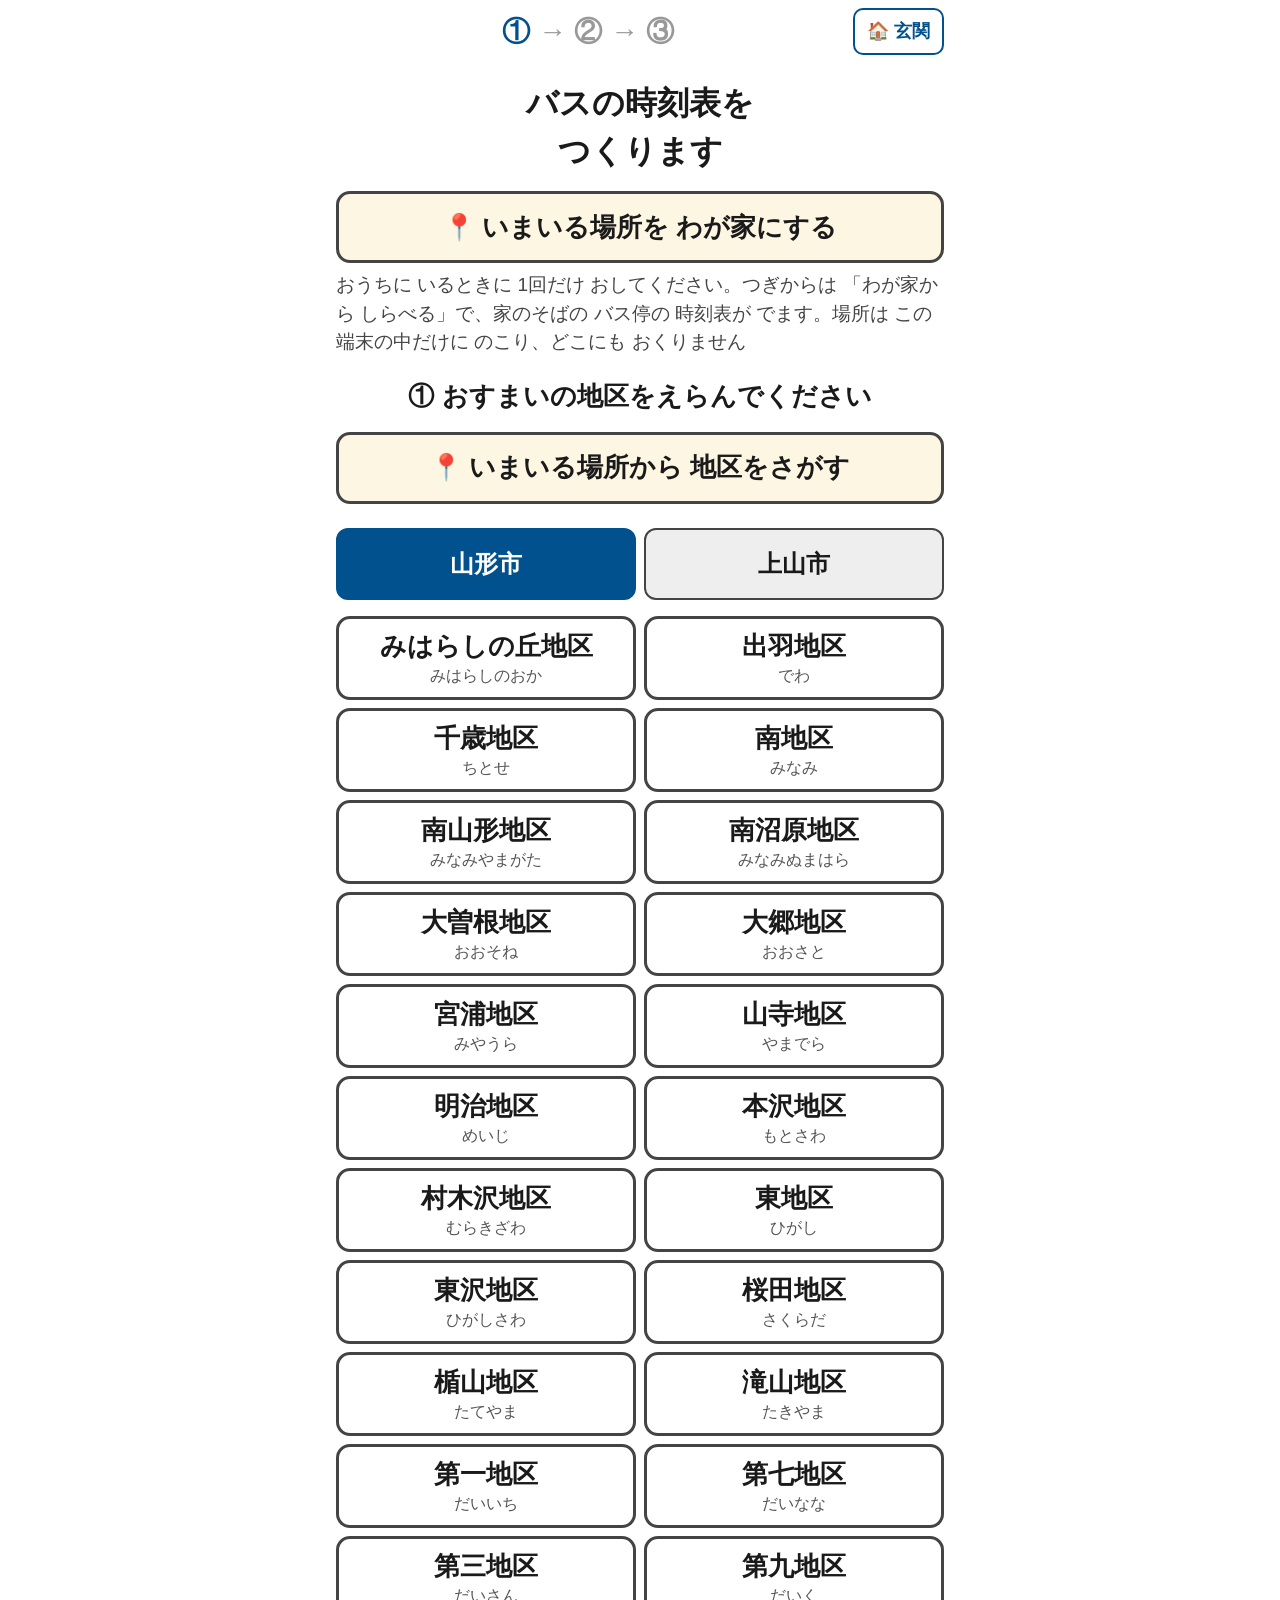
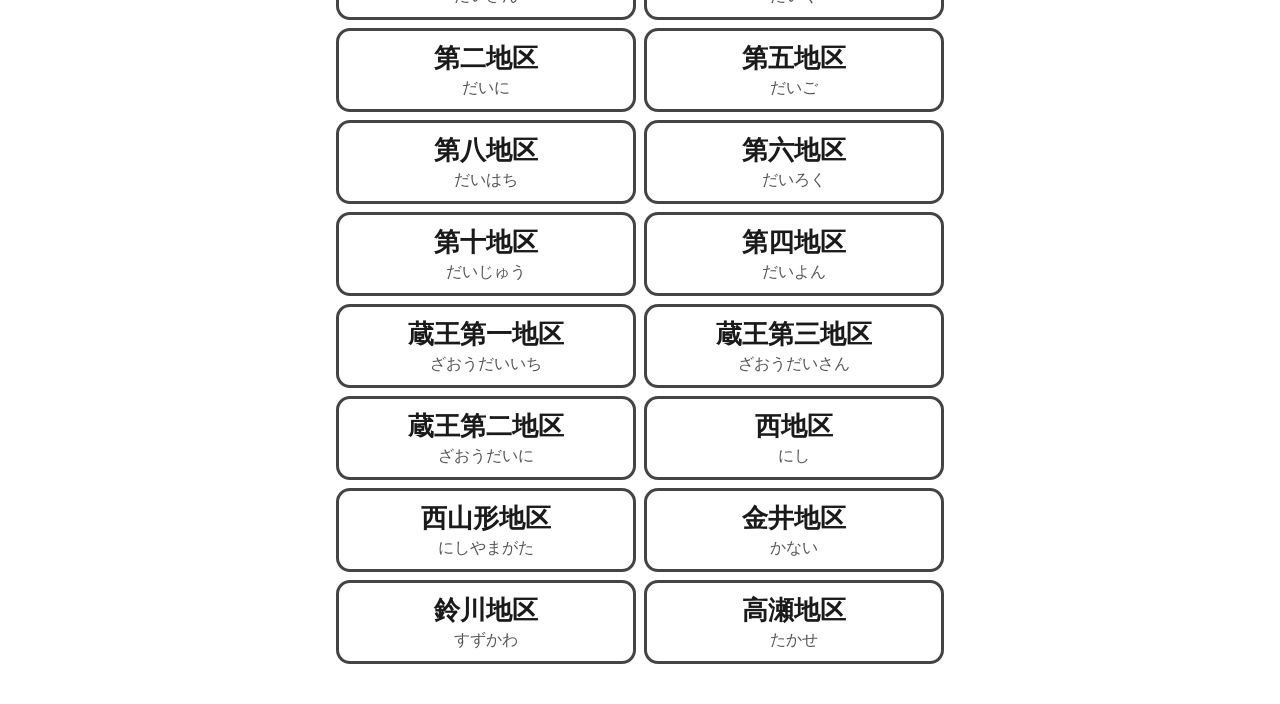
==== webapp/kantan/index.html @ c60a3168 "かんたんモード: あしたの始発に曜日と乗り場を添え、便が終わったあとも「あしたの時刻表」を見られるようにする - 「あしたの始発は ◯時です」だけでは、平日と土曜で乗るバス停が違う人が   下の(きょ" ====
<!doctype html>
<html lang="ja">
<head>
<meta charset="utf-8">
<meta name="viewport" content="width=device-width, initial-scale=1">
<title>バスの時刻表 - かんたんモード</title>
<!-- ?v= は更新日。app.js/style.css を変えたら数字を上げる(ブラウザに残った古いファイルを使わせないため。docs/runbook_regenerate.md) -->
<link rel="stylesheet" href="style.css?v=20261009a">
</head>
<body>
<noscript>この機能にはJavaScriptが必要です</noscript>

<div id="app" hidden>
  <header id="app-header">
    <button id="back-btn" class="back-btn" type="button" hidden>← もどる</button>
    <div class="steps" aria-hidden="true">
      <span class="step" data-step="1">①</span>
      <span class="step-arrow">→</span>
      <span class="step" data-step="2">②</span>
      <span class="step-arrow">→</span>
      <span class="step" data-step="3">③</span>
    </div>
    <a id="home-link" class="home-link" href="../index.html" aria-label="玄関にもどる">🏠 玄関</a>
  </header>

  <!-- 画面1: 地区をえらぶ -->
  <main id="screen1" class="screen">
    <h1>バスの時刻表を<br>つくります</h1>
    <!-- わが家から しらべる(案D 段階3。docs/plan_stage3_kantan.md §3)。家の場所を この端末に
         おぼえておき、地区の代表点のかわりに家から時刻表を つくる。位置情報か端末の保存が
         使えない環境では JS が欄ごと隠す(下の地区の一覧だけで完結する) -->
    <div id="home-row" class="home-row" aria-live="polite" hidden></div>

    <p class="instruction">① おすまいの地区をえらんでください</p>
    <!-- GPSで近い地区の候補を出す(2026-07-07 開発者要望。使えない環境では一覧だけで完結する) -->
    <div class="geo-row">
      <button id="geo-btn" class="geo-btn" type="button">📍 いまいる場所から 地区をさがす</button>
      <div id="geo-result" class="geo-result" aria-live="polite"></div>
    </div>

    <div class="city-tabs" role="tablist" aria-label="市をえらぶ">
      <button class="city-tab" type="button" role="tab" data-city="山形市" aria-selected="true">山形市</button>
      <button class="city-tab" type="button" role="tab" data-city="上山市" aria-selected="false">上山市</button>
    </div>
    <div id="district-grid" class="grid-2col"></div>
  </main>

  <!-- 画面2: いきたい場所をえらぶ -->
  <main id="screen2" class="screen" hidden>
    <p class="breadcrumb">① <span id="s2-district-name"></span> → ② いきたい場所</p>
    <div class="category-tabs" role="tablist" aria-label="いきたい場所のしゅるい">
      <button class="cat-tab" type="button" role="tab" data-cat="hospital" aria-selected="true">🏥 病院</button>
      <button class="cat-tab" type="button" role="tab" data-cat="supermarket" aria-selected="false">🛒 スーパー</button>
      <button class="cat-tab" type="button" role="tab" data-cat="town" aria-selected="false">🏛 まちなか</button>
    </div>
    <div id="facility-list" class="facility-list"></div>
    <!-- どの行き先へもバスで行けないとき(近くにバス停が無い家・地区)の案内と電話番号。
         行き先のボタンが全部押せないと画面3の電話番号欄にたどり着けないため、ここに出す -->
    <div id="s2-none-box" class="s2-none-box" hidden>
      <p id="s2-none-note" class="s2-none-note"></p>
      <div id="s2-phone-box" class="phone-box"></div>
    </div>
  </main>

  <!-- 画面3: 時刻表(F4-2で全面改訂。設計= docs/plan_f4_ui.md §3) -->
  <main id="screen3" class="screen" hidden>
    <p class="breadcrumb"><span id="s3-district-name"></span> → <span id="s3-facility-name"></span></p>

    <!-- 地区から しらべたときの一言(2026-10-09)。地区の時刻表は代表点1か所から計算しているので、
         わが家から しらべなおす入口を出す。わが家から しらべているとき・位置情報が使えない環境では JS が隠す -->
    <div id="home-hint" class="home-hint" hidden></div>

    <!-- いまの場所から いちばん近いバス停(2026-08-21 開発者要望)。この行き先へ行く
         バスが停まるバス停の中から、GPSでいちばん近いものを出す。スマホでのりかた
         カードの下に置くと画面外になり気づけなかったため、カードの上に置く
         (2026-08-22)。位置情報が使えない環境ではJSが欄ごと隠す -->
    <div id="near-stop-box" class="near-stop-box" aria-live="polite" hidden></div>

    <!-- のりかたカード: 「つぎのバス」の時計と、①歩く→②乗る→③降りるの案内を1枚に -->
    <div id="ride-card" class="ride-card" aria-live="polite"></div>
    <p id="chip-hint" class="chip-hint">(下の時刻をおすと、その便の「のりかた」が 上に でます)</p>

    <section class="direction-block outbound">
      <div class="direction-header">
        <span class="direction-label">行き</span>
        <span id="outbound-odpair" class="od-pair"></span>
      </div>
      <p id="outbound-headsign-note" class="headsign-note"></p>
      <div id="outbound-table" class="dan-table"></div>
    </section>

    <section class="direction-block return">
      <div class="direction-header">
        <span class="direction-label">帰り</span>
        <span id="inbound-odpair" class="od-pair"></span>
      </div>
      <p id="inbound-headsign-note" class="headsign-note"></p>
      <div id="inbound-table" class="dan-table"></div>
    </section>

    <div class="action-row">
      <button id="speak-btn" class="action-btn" type="button" hidden>🔊 音声できく</button>
      <button id="print-btn" class="action-btn" type="button">🖨 印刷する</button>
    </div>

    <p id="day-type-note" class="day-type-note"></p>
    <p id="validity-note" class="validity-note"></p>
    <div id="phone-box" class="phone-box"></div>
  </main>
</div>

<script src="app.js?v=20261009a"></script>
</body>
</html>
---- webapp/kantan/style.css ----
/* =====================================================================
   かんたんモードのデザイン設定
   -------------------------------------------------------------------
   色・フォントは第1部の大活字PDF(timetable.css)と同じ変数を踏襲し、
   「紙とWebで同じ見た目」にしている。単位はpx(印刷でなく画面表示のため)。
   計画書のルール: 基本文字24px以上・ボタン高さ72px以上・間隔8px以上・
   横スクロール禁止・色だけに頼らず文字併記。
   ===================================================================== */

:root {
  --color-text:      #1a1a1a;
  --color-outbound:  #00518e;   /* 行き=青(PDFと同じ) */
  --color-return:    #a83200;   /* 帰り=橙(PDFと同じ) */
  --bg-outbound:     #eff5fb;
  --bg-return:       #f0d9c2;
  --color-border:    #444444;
  --color-bg:        #ffffff;
  --color-disabled:  #999999;
  --color-disabled-bg: #eeeeee;
  --tap-size:        72px;
  --back-size:       64px;
}

@font-face {
  font-family: "BIZ UDPGothic";
  src: url("../fonts/BIZUDPGothic-Regular.ttf");
  font-weight: normal;
}
@font-face {
  font-family: "BIZ UDPGothic";
  src: url("../fonts/BIZUDPGothic-Bold.ttf");
  font-weight: bold;
}

* { box-sizing: border-box; }

html, body { margin: 0; }
/* 横スクロール禁止。html だけに hidden を付ける(画面全体に効く)。body にも hidden を付けると
   body が独立したスクロールの枠になり、上の見出し(#app-header の position: sticky)が固定されず、
   時刻を押したときの「のりかたへ移動」(showRideCard)も効かなかった(2026-10-08 発見)。
   body の clip はスクロールの枠を作らずにはみ出しだけ切る(古いブラウザは無視=従来どおり) */
html { overflow-x: hidden; }
body { overflow-x: clip; }

body {
  font-family: "BIZ UDPGothic", sans-serif;
  color: var(--color-text);
  font-size: 24px;
  line-height: 1.5;
  background: var(--color-bg);
}

noscript {
  display: block;
  font-size: 28px;
  font-weight: bold;
  text-align: center;
  padding: 40px 16px;
}

#app { max-width: 640px; margin: 0 auto; padding: 0 16px 40px; }

/* ---------------- ヘッダー(もどる + ステップ表示) ---------------- */
/* 時刻を押したとき、のりかたカードが上の固定の見出しに隠れない位置まで動かす(showRideCard) */
#ride-card { scroll-margin-top: 96px; }

#app-header {
  display: flex;
  align-items: center;
  gap: 12px;
  padding: 8px 0;
  position: sticky;
  top: 0;
  background: var(--color-bg);
  z-index: 10;
}

.back-btn {
  height: var(--back-size);
  padding: 0 14px;
  white-space: nowrap;   /* 狭い画面で「←/もど/る」と縦に折れて見出しの下にはみ出していた(2026-10-08) */
  flex-shrink: 0;
  font-size: 24px;
  font-family: inherit;
  font-weight: bold;
  color: var(--color-text);
  background: var(--color-disabled-bg);
  border: 2px solid var(--color-border);
  border-radius: 12px;
}

/* 玄関ページへ戻るリンク(F6。ヘッダ右端に控えめに常時表示) */
.home-link {
  margin-left: auto;
  font-size: 18px;
  font-weight: bold;
  text-decoration: none;
  color: var(--color-outbound);
  border: 2px solid var(--color-outbound);
  border-radius: 10px;
  padding: 8px 12px;
  white-space: nowrap;
}
.home-link:hover, .home-link:focus-visible { background: var(--bg-outbound); outline: none; }

.steps {
  display: flex;
  align-items: center;
  gap: 8px;
  font-size: 28px;
  font-weight: bold;
  color: var(--color-disabled);
  margin-left: auto;
}
/* スマホ幅では見出しの3つ(もどる・①→②→③・玄関)が1行に収まるよう、①→②→③を小さくする */
@media (max-width: 430px) {
  .steps { font-size: 22px; gap: 4px; }
  .home-link { padding: 8px 8px; white-space: nowrap; }
}
/* さらに狭い画面(幅360px前後)では矢印を消す(①②③だけでも今どこかは分かる) */
@media (max-width: 380px) {
  .steps .step-arrow { display: none; }
  #app-header { gap: 8px; }
}
/* 幅320pxの小さなスマホでは①②③も消す(飾りで、読み上げもしない。もどる・玄関を優先) */
@media (max-width: 340px) {
  .steps { display: none; }
  .home-link { margin-left: auto; }
}
.step-arrow { color: var(--color-disabled); }
.step.current { color: var(--color-outbound); }

/* ---------------- 共通見出し ---------------- */
h1 {
  font-size: 32px;
  text-align: center;
  margin: 16px 0;
}

.instruction {
  font-size: 26px;
  font-weight: bold;
  text-align: center;
  margin: 0 0 16px;
}

.breadcrumb {
  font-size: 24px;
  font-weight: bold;
  margin: 8px 0 16px;
  word-break: break-word;
}

/* ---------------- GPSで近い地区(画面1) ---------------- */
.geo-row { margin-bottom: 16px; }
.geo-btn {
  width: 100%;
  min-height: var(--tap-size);
  font-family: inherit;
  font-size: 26px;
  font-weight: bold;
  color: var(--color-text);
  background: #fdf6e3;
  border: 3px solid var(--color-border);
  border-radius: 14px;
}
/* ---------------- わが家から しらべる(画面1。案D 段階3) ---------------- */
.home-row { display: flex; flex-direction: column; gap: 8px; margin-bottom: 20px; }
.home-btn {
  width: 100%;
  min-height: var(--tap-size);
  font-family: inherit;
  font-size: 28px;
  font-weight: bold;
  color: #ffffff;
  background: var(--color-outbound);
  border: 3px solid var(--color-outbound);
  border-radius: 14px;
}
.home-set-btn { background: #fdf6e3; color: var(--color-text); border-color: var(--color-border); font-size: 26px; }
.home-note { font-size: 19px; color: #444444; margin: 0; line-height: 1.5; text-align: left; }
.home-sub { display: flex; flex-wrap: wrap; gap: 8px; justify-content: flex-end; }
/* 画面3: 地区から しらべたときの「わが家から しらべなおす」の一言(2026-10-09)。目立たせすぎない */
.home-hint { margin: 0 0 12px; padding: 8px 10px; background: #f3f6fa; border-radius: 8px; }
.home-hint-note { font-size: 18px; color: #444444; margin: 0 0 6px; line-height: 1.5; }
.home-hint .home-small-btn { width: 100%; }
.home-small-btn {
  min-height: 48px;
  padding: 4px 12px;
  font-family: inherit;
  font-size: 18px;
  color: var(--color-text);
  background: #ffffff;
  border: 2px solid #888888;
  border-radius: 10px;
}
.home-warn {
  font-size: 19px; text-align: left; line-height: 1.5; margin: 0;
  color: #7a2d00; background: #fdeee3;
  border-left: 4px solid var(--color-return); padding: 8px 10px; border-radius: 4px;
}
.calc-note { font-size: 22px; text-align: center; color: #444444; padding: 16px 0; }

.geo-result { display: flex; flex-direction: column; gap: 8px; margin-top: 8px; font-size: 22px; text-align: center; }
.geo-note { font-size: 20px; color: #444444; margin: 4px 0 0; }
.geo-candidate { background: #fffdf5; }
/* GPSで地区をえらんだあと「バス停はこのあと出る」ことを伝える1行 */
.geo-next-note { font-size: 19px; color: #444444; text-align: left; line-height: 1.5; }
/* 測位の誤差が大きいときの注意(パソコンのIP推定など。2026-09-24) */
.geo-coarse {
  font-size: 19px; text-align: left; line-height: 1.5;
  color: #7a2d00; background: #fdeee3;
  border-left: 4px solid var(--color-return); padding: 8px 10px; border-radius: 4px;
}

/* ---------------- いまの場所から いちばん近いバス停(画面3) ----------------
   目的地に合わせた候補(この行き先へ行くバスが停まる停)だけを出す欄。
   のりかたカードの「上」に置く(2026-08-22: 下に置いたらスマホで画面外になり
   気づけなかった)。カードを押し下げすぎないよう、行数を抑えた作りにしている */
.near-stop-box {
  margin: 0 0 12px;
  padding: 10px 12px;
  background: #fdf6e3;
  border: 3px solid var(--color-border);
  border-radius: 14px;
}
.near-stop-box .near-lead { margin: 0; font-size: 21px; color: #333333; line-height: 1.45; }
.near-stop-box .near-stop { font-size: 26px; font-weight: bold; }
.near-stop-box .near-dist { font-size: 21px; color: #444444; }
.near-stop-box .near-note { margin: 2px 0 0; font-size: 18px; color: #555555; line-height: 1.45; }
/* 800m超は色だけに頼らず文章でも「とおい」と伝える(対策1と同じ扱い) */
.near-stop-box .near-far {
  margin: 8px 0 0;
  font-size: 20px;
  font-weight: bold;
  color: #7a2d00;
  background: #fdeee3;
  border-left: 4px solid var(--color-return);
  padding: 6px 10px;
  border-radius: 4px;
}
.near-stop-box .near-btn {
  display: block;
  width: 100%;
  min-height: var(--tap-size);
  margin-top: 8px;
  font-family: inherit;
  font-size: 24px;
  font-weight: bold;
  color: var(--color-text);
  background: #ffffff;
  border: 3px solid var(--color-border);
  border-radius: 14px;
}
.near-stop-box .near-use {
  color: #ffffff;
  background: var(--color-outbound);
  border-color: var(--color-outbound);
}
/* 「測り直す」「もどす」は脇役。高さを抑えてカードを押し下げない */
.near-stop-box .near-remeasure { font-size: 18px; min-height: 48px; font-weight: normal; }

/* ---------------- タブ(市・カテゴリ) ---------------- */
.city-tabs, .category-tabs {
  display: flex;
  gap: 8px;
  margin-bottom: 16px;
  flex-wrap: wrap;
}

.city-tab, .cat-tab {
  flex: 1;
  min-width: 120px;
  height: var(--tap-size);
  font-size: 24px;
  font-family: inherit;
  font-weight: bold;
  color: var(--color-text);
  background: var(--color-disabled-bg);
  border: 2px solid var(--color-border);
  border-radius: 12px;
}

.city-tab[aria-selected="true"], .cat-tab[aria-selected="true"] {
  color: #ffffff;
  background: var(--color-outbound);
  border-color: var(--color-outbound);
}

/* ---------------- 地区グリッド(画面1) ---------------- */
.grid-2col {
  display: grid;
  grid-template-columns: 1fr 1fr;
  gap: 8px;
}

.district-btn {
  min-height: var(--tap-size);
  padding: 10px 6px;
  font-size: 26px;
  font-family: inherit;
  font-weight: bold;
  color: var(--color-text);
  background: var(--color-bg);
  border: 3px solid var(--color-border);
  border-radius: 14px;
  text-align: center;
}

/* サブ地区選択(広い地区の中間ステップ)。質問文はグリッドの幅いっぱいに */
.sub-question { grid-column: 1 / -1; margin: 4px 0; }
.district-btn.sub-dunno, .district-btn.sub-back { grid-column: 1 / -1; }
.district-btn.sub-back {
  background: var(--color-disabled-bg);
  border-color: var(--color-disabled);
  font-weight: normal;
}

.district-btn .kana {
  display: block;
  font-size: 16px;
  font-weight: normal;
  color: #555555;
  margin-top: 2px;
}

/* ---------------- 施設リスト(画面2) ---------------- */
.facility-list {
  display: flex;
  flex-direction: column;
  gap: 8px;
}

.facility-btn {
  display: flex;
  align-items: center;
  justify-content: space-between;
  min-height: var(--tap-size);
  padding: 10px 16px;
  font-size: 24px;
  font-family: inherit;
  font-weight: bold;
  color: var(--color-text);
  background: var(--color-bg);
  border: 3px solid var(--color-border);
  border-radius: 14px;
  text-align: left;
  gap: 12px;
}

.facility-btn .facility-name { flex: 1; }
.facility-btn .facility-meta {
  display: flex;
  flex-direction: column;
  align-items: flex-end;
  gap: 2px;
}
.facility-btn .facility-time {
  font-size: 20px;
  font-weight: normal;
  white-space: nowrap;
}
.facility-btn .facility-transfer {
  font-size: 18px;
  font-weight: normal;
  color: #555555;
  white-space: nowrap;
}
.facility-btn .facility-transfer.has-transfer { color: #8a5a00; } /* 乗換=橙系。文字でも併記済み */

.facility-btn.disabled {
  color: var(--color-disabled);
  background: var(--color-disabled-bg);
  border-color: var(--color-disabled);
}

/* どの行き先へも行けないときの案内(画面2) */
.s2-none-box { margin-top: 8px; }
.s2-none-note {
  font-size: 20px; text-align: left; line-height: 1.5; margin: 0 0 8px;
  color: #7a2d00; background: #fdeee3;
  border-left: 4px solid var(--color-return); padding: 8px 10px; border-radius: 4px;
}

.no-facility-note {
  font-size: 22px;
  color: #555555;
  text-align: center;
  padding: 24px 0;
}

/* ---------------- のりかたカード(画面3。時計モード一体) ----------------
   文字サイズの基準は docs/plan_f4_ui.md §3 の表のとおり。
   「(かくにん)」等の脇役20pxは、24px原則の明記済み例外 */
.ride-card {
  border: 3px solid var(--color-outbound);
  background: var(--bg-outbound);
  border-radius: 14px;
  padding: 16px;
  margin-bottom: 8px;
}
.ride-card .card-main {
  font-size: 28px;
  font-weight: bold;
  text-align: center;
}
.ride-card .card-time {
  font-size: 40px;           /* つぎのバスの時刻 = 画面3の最重要情報 */
  color: var(--color-outbound);
  letter-spacing: -0.02em;
  white-space: nowrap;       /* 「ごぜん9:38」を途中で改行させない */
}
.no-wrap { white-space: nowrap; }
/* 「あと8分」も途中で切らない。inline-block にして、幅が足りないときは時刻の次の行に回す
   (幅360pxで「(あと24分)」がカードの右にはみ出して切れていた。2026-10-08) */
.ride-card .card-wait { margin-left: 8px; white-space: nowrap; display: inline-block; }
.ride-card .card-sub {
  font-size: 24px;
  text-align: center;
  margin-top: 4px;
}

/* きょう運行が無い日の「あしたの時刻表」への入口と、切り替え後の見出し(2026-07-12) */
.ride-card .tomorrow-btn {
  display: block;
  margin: 14px auto 4px;
  min-height: var(--back-size);
  padding: 10px 24px;
  font-size: 24px;
  font-weight: bold;
  color: var(--color-outbound);
  background: var(--bg-outbound);
  border: 3px solid var(--color-outbound);
  border-radius: 10px;
  cursor: pointer;
}
.ride-card .tomorrow-banner {
  display: flex;
  align-items: center;
  justify-content: center;
  gap: 12px;
  flex-wrap: wrap;
  font-size: 24px;
  font-weight: bold;
  color: #7a2d00;
  background: #fdeee3;
  border-left: 4px solid var(--color-return);
  border-radius: 4px;
  padding: 8px 10px;
  margin-bottom: 10px;
}
.ride-card .back-today-btn {
  font-size: 18px;
  font-weight: normal;
  padding: 6px 14px;
  border: 2px solid var(--color-border);
  border-radius: 8px;
  background: var(--color-bg);
  cursor: pointer;
}

.ride-steps {
  list-style: none;
  margin: 12px 0 0;
  padding: 0;
  border-top: 2px solid var(--color-outbound);
}
.ride-steps li {
  display: flex;
  gap: 10px;
  font-size: 28px;           /* カード本文・バス停名 */
  line-height: 1.45;
  padding: 10px 0;
  border-bottom: 1px dashed #99b4c9;
}
.ride-steps li:last-child { border-bottom: none; }
.ride-steps .step-mark {
  font-weight: bold;
  color: var(--color-outbound);
  flex-shrink: 0;
}
.ride-steps .step-body { flex: 1; }

.ride-card .headsign {       /* 『◯◯行き』= R1の主役 */
  font-weight: bold;
  color: var(--color-outbound);
}
.ride-card .walk-note { font-size: 24px; }
/* 曜日によって乗り場が違うときの注意(2026-10-07)。目立つが警告色にはしない */
.ride-card .day-board-note {
  margin-top: 8px;
  font-size: 20px;
  line-height: 1.45;
  color: #5a3d00;
  background: #fff6dd;
  border-left: 4px solid #d9a400;
  padding: 6px 10px;
  border-radius: 4px;
}
/* バス停の場所を地図アプリで開くリンク(2026-10-07)。指で押しやすい大きさの枠にする
   (高齢の利用者向けに、ただの下線リンクではなくボタンに見える形) */
.map-link-row { margin-top: 8px; }
.map-link {
  display: inline-block;
  font-size: 20px;
  line-height: 1.4;
  padding: 8px 14px;
  min-height: 44px;
  box-sizing: border-box;
  border: 2px solid var(--color-outbound);
  border-radius: 8px;
  color: var(--color-outbound);
  background: #ffffff;
  text-decoration: none;
}
.map-link:focus-visible { outline: 3px solid #f0a000; outline-offset: 2px; }
/* 同じバスが停まる近くの停の併記(A案)。①の下に小さめの補足として出す */
.ride-card .sibling-note {
  margin-top: 6px;
  font-size: 20px;
  line-height: 1.5;
  color: #555555;
  background: #f2f6fb;
  border-left: 4px solid var(--color-outbound);
  padding: 6px 10px;
  border-radius: 4px;
}
/* GPS測位があるときの「いまの場所から およそ◯km」(対策1・広い地区)。
   800m超は注意の色+文言(色だけに頼らず文章でも伝える) */
.ride-card .geo-dist {
  margin-top: 6px;
  font-size: 20px;
  line-height: 1.5;
  color: #555555;
}
.ride-card .geo-dist.far-note {
  font-weight: bold;
  color: #7a2d00;
  background: #fdeee3;
  border-left: 4px solid var(--color-return);
  padding: 6px 10px;
  border-radius: 4px;
}
.ride-card .ride-note, .ride-card .arr-note {
  font-size: 20px;
  color: #444444;
  /* 注: nowrapにすると狭い画面で「(バスにのるのは 合計約◯分)」が
     横にはみ出すので、ここは折り返しを許す */
}
.ride-card .confirm-note {   /* (かくにん) バスの番号 = R2の脇役。あえて小さく */
  display: block;
  font-size: 20px;
  font-weight: normal;
  color: #444444;
  margin-top: 2px;
}
.ride-card .platform-badge {
  display: inline-block;
  font-size: 20px;
  font-weight: bold;
  color: #ffffff;
  background: var(--color-text);
  border-radius: 8px;
  padding: 2px 10px;
  margin-left: 6px;
  white-space: nowrap;
}

.chip-hint {
  font-size: 20px;
  color: #555555;
  text-align: center;
  margin: 0 0 16px;
}

/* ---------------- 行き/帰りブロック ---------------- */
.direction-block {
  border: 3px solid var(--color-border);
  border-radius: 14px;
  padding: 12px;
  margin-bottom: 16px;
}
.direction-block.outbound { border-color: var(--color-outbound); background: var(--bg-outbound); }
.direction-block.return   { border-color: var(--color-return);   background: var(--bg-return); }

.direction-header {
  margin-bottom: 8px;
  display: flex;
  align-items: center;
  gap: 12px;
  flex-wrap: wrap;
}
.direction-label {
  display: inline-block;
  font-size: 24px;
  font-weight: bold;
  color: #ffffff;
  padding: 4px 16px;
  border-radius: 10px;
}
.outbound .direction-label { background: var(--color-outbound); }
.return   .direction-label { background: var(--color-return); }

.od-pair {
  font-size: 22px;
  font-weight: bold;
  word-break: break-word;
}

.headsign-note {
  font-size: 24px;
  font-weight: bold;
  margin: 0 0 8px;
}
.headsign-note:empty { display: none; }

/* ---------------- 段組の時刻チップ(ごぜん/ひる/ごご/よる) ---------------- */
.dan-table { display: flex; flex-direction: column; gap: 8px; }

.dan-row {
  display: flex;
  align-items: flex-start;
  gap: 8px;
}
.dan-label {
  flex-shrink: 0;
  width: 84px;
  font-size: 22px;
  font-weight: bold;
  text-align: center;
  padding: 14px 0;
}

.chips {
  flex: 1;
  display: flex;
  flex-wrap: wrap;
  gap: 8px;
}

.time-chip {
  min-width: 60px;            /* タップ領域60×60px以上(plan_f4_ui.md §3) */
  min-height: 60px;
  padding: 4px 10px;
  font-size: 26px;
  font-family: inherit;
  font-weight: bold;
  color: var(--color-text);
  background: #ffffff;
  border: 2px solid var(--color-border);
  border-radius: 10px;
  display: flex;
  flex-direction: column;
  align-items: center;
  justify-content: center;
  line-height: 1.1;
}
.outbound .time-chip .chip-time { color: var(--color-outbound); }
.return   .time-chip .chip-time { color: var(--color-return); }

/* 選択中の便 = 太い枠で強調(初期選択はつぎの便) */
.time-chip.selected {
  border: 4px solid var(--color-text);
  background: #fff7d9;
}

.time-chip .chip-mark {       /* 乗換1回の印。色+「※」記号の併記 */
  font-size: 18px;
  font-weight: bold;
  color: #8a5a00;
}
.time-chip .chip-headsign {   /* headsign混在時だけ小さく添える */
  font-size: 14px;
  font-weight: normal;
  color: #444444;
}

.chip-legend {
  font-size: 20px;
  color: #555555;
  margin: 8px 0 0;
}

.no-service-note {
  font-size: 20px;
  color: #555555;
  text-align: center;
  padding: 12px 0;
}

/* ---------------- 操作ボタン(音声・印刷) ---------------- */
.action-row {
  display: flex;
  gap: 8px;
  margin: 16px 0;
}
.action-btn {
  flex: 1;
  height: var(--tap-size);
  font-size: 22px;
  font-family: inherit;
  font-weight: bold;
  color: var(--color-text);
  background: var(--color-disabled-bg);
  border: 2px solid var(--color-border);
  border-radius: 12px;
}

.day-type-note, .validity-note {
  font-size: 20px;
  text-align: center;
  color: #555555;
  margin: 4px 0;
}

/* ---------------- 電話番号欄(画面3の末尾) ---------------- */
.phone-box {
  border-top: 2px solid var(--color-border);
  margin-top: 16px;
  padding-top: 4px;
}
.phone-box:empty { display: none; }
.phone-line {
  padding: 10px 0;
  border-bottom: 1px dashed #bbbbbb;
  text-align: center;
}
.phone-line:last-child { border-bottom: none; }
.phone-box .phone-label {
  display: block;
  font-size: 18px;
  color: #555555;
}
.phone-box .phone-name {
  display: block;
  font-size: 22px;
  font-weight: bold;
  word-break: break-word;
}
.phone-box .phone-tel {
  display: inline-block;
  font-size: 30px;
  font-weight: bold;
  color: var(--color-outbound);
  margin-top: 2px;
  padding: 6px 16px;   /* スマホでタップしやすいように広めに */
}

/* キーボード操作でも今どこにいるか分かるように(色だけに頼らない太枠) */
:focus-visible {
  outline: 4px solid var(--color-outbound);
  outline-offset: 2px;
}

/* =====================================================================
   簡易印刷CSS(F4-4): 画面3をA4たて1枚に収める最小対応。
   本格的な印刷レイアウト(段組の最適化など)はF5しっかりモードで行う。
   方針: 操作用の要素(もどる・ボタン・タップ案内)を消し、文字と余白を
   ひとまわり縮める。色が出ない印刷でも読めるよう、枠線と記号(※)は残る
   ===================================================================== */
@media print {
  #app-header, .action-row, .chip-hint, .near-stop-box, .map-link-row, .home-hint, .ride-card .tomorrow-btn { display: none; }

  body { font-size: 18px; }
  /* 便数が多いペア(例: 全便乗換で行き23本)でも1枚に収まるよう全体を少し縮める。
     zoomはChrome/Edge/Safariの印刷で有効。効かない環境でも2枚になるだけで実害なし */
  #app { max-width: none; padding: 0; zoom: 0.78; }

  /* のりかたカード: 途中で改ページさせない */
  .ride-card { break-inside: avoid; padding: 10px; margin-bottom: 6px; }
  .ride-card .card-main { font-size: 20px; }
  .ride-card .card-time { font-size: 26px; }
  .ride-card .card-sub { font-size: 18px; }
  .ride-steps li { font-size: 18px; padding: 5px 0; gap: 6px; }
  .ride-card .walk-note { font-size: 16px; }
  .ride-card .confirm-note, .ride-card .ride-note, .ride-card .arr-note { font-size: 14px; }
  .ride-card .platform-badge { font-size: 14px; padding: 1px 6px; }

  /* 段組: 行の途中で改ページさせない(段と段の間では改ページしてよい) */
  .direction-block { padding: 8px; margin-bottom: 8px; }
  .direction-label { font-size: 18px; padding: 2px 10px; }
  .od-pair { font-size: 16px; }
  .headsign-note { font-size: 16px; margin-bottom: 4px; }
  .dan-row { break-inside: avoid; gap: 4px; }
  .dan-label { font-size: 15px; width: 56px; padding: 8px 0; }
  .chips { gap: 4px; }
  .time-chip { min-width: 44px; min-height: 40px; font-size: 17px; padding: 2px 5px; border-width: 1px; }
  .time-chip.selected { border-width: 3px; }
  .time-chip .chip-mark { font-size: 12px; }
  .time-chip .chip-headsign { font-size: 10px; }
  .chip-legend { font-size: 14px; margin-top: 4px; }

  .day-type-note, .validity-note { font-size: 14px; margin: 2px 0; }
  .phone-box { margin-top: 8px; padding-top: 6px; }
  .phone-box .phone-name { font-size: 16px; }
  .phone-box .phone-tel { font-size: 20px; padding: 2px 8px; color: var(--color-text); text-decoration: none; }
}
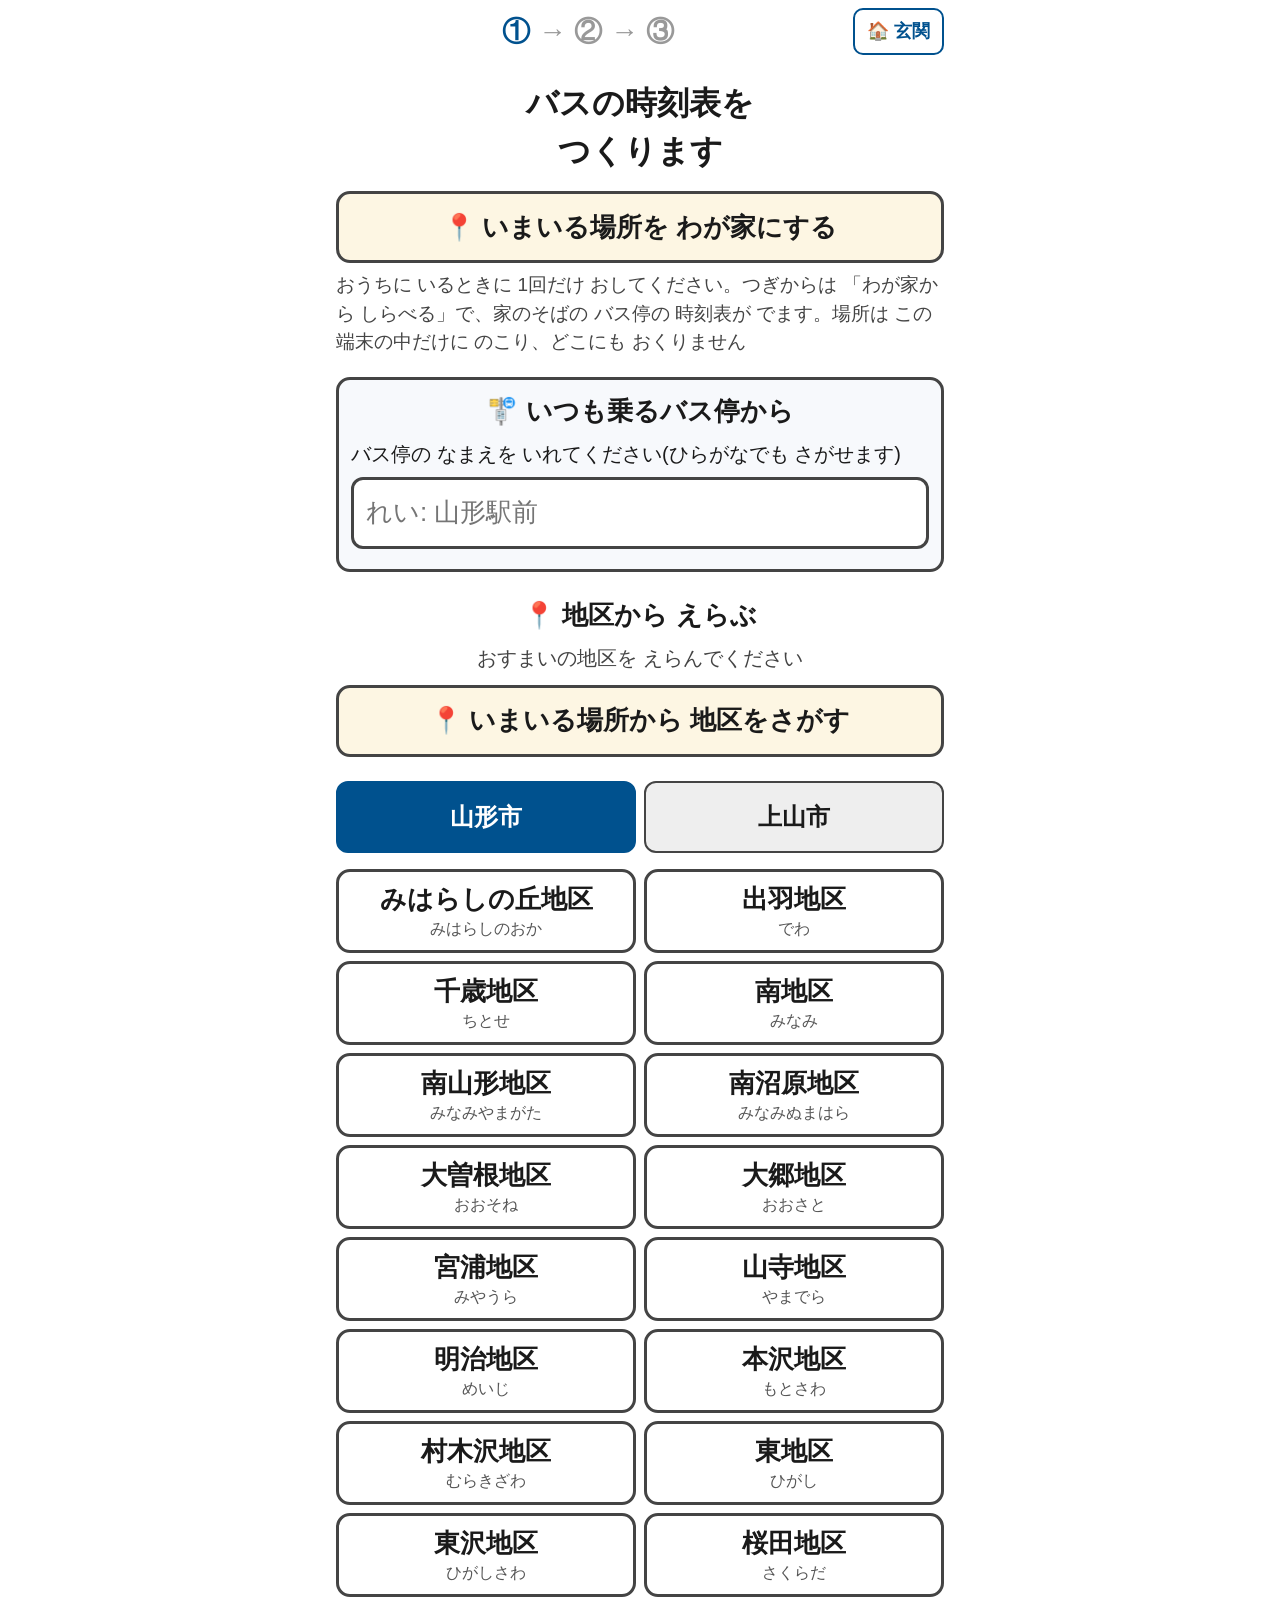
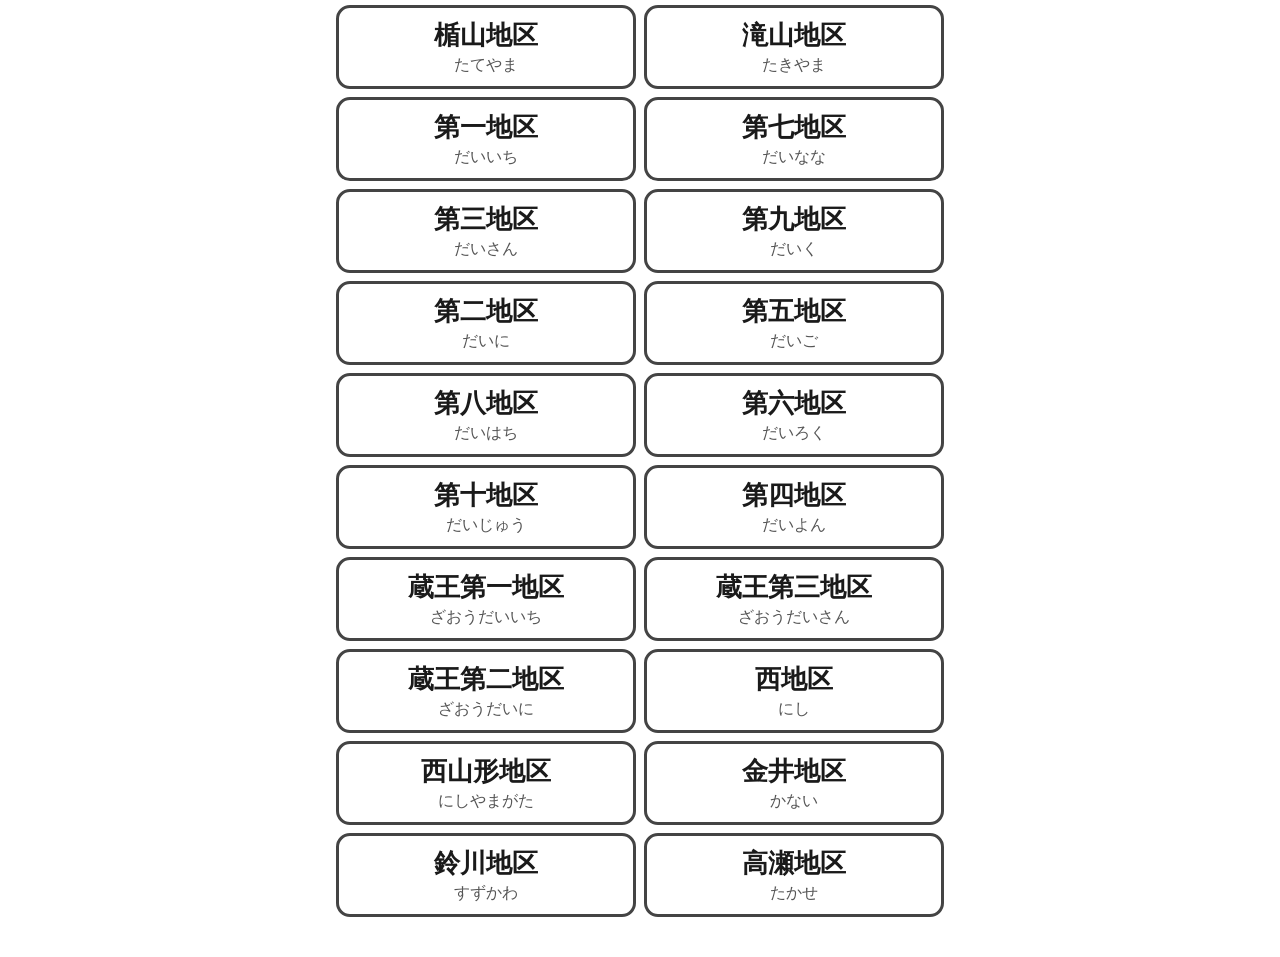
==== commit 58b8f056: "かんたんモードに「🚏 いつも乗るバス停から」の入口をつくる 地区の時刻表は地区の代表点から歩ける停だけで作るので、どの地区にも入っていない停(174停。 県立中央病院・かみのやま温泉駅前・遊学館前など" ====
--- a/webapp/kantan/index.html
+++ b/webapp/kantan/index.html
@@ -5,7 +5,7 @@
 <meta name="viewport" content="width=device-width, initial-scale=1">
 <title>バスの時刻表 - かんたんモード</title>
 <!-- ?v= は更新日。app.js/style.css を変えたら数字を上げる(ブラウザに残った古いファイルを使わせないため。docs/runbook_regenerate.md) -->
-<link rel="stylesheet" href="style.css?v=20261009a">
+<link rel="stylesheet" href="style.css?v=20261015a">
 </head>
 <body>
 <noscript>この機能にはJavaScriptが必要です</noscript>
@@ -31,7 +31,19 @@
          使えない環境では JS が欄ごと隠す(下の地区の一覧だけで完結する) -->
     <div id="home-row" class="home-row" aria-live="polite" hidden></div>
 
-    <p class="instruction">① おすまいの地区をえらんでください</p>
+    <!-- いつも乗るバス停から(2026-10-15)。地区の時刻表は地区の代表点から歩ける停だけで作るので、
+         どの地区にも入っていない停(かみのやま温泉駅前・遊学館前など)がある。ふだん使うバス停の名前で
+         えらんでもらい、その停から時刻表を端末で つくる(わが家と同じ計算。URL は #stop/停の名前) -->
+    <section id="stop-row" class="stop-row" aria-labelledby="stop-title">
+      <h2 id="stop-title" class="entry-title">🚏 いつも乗るバス停から</h2>
+      <label for="stop-q" class="stop-label">バス停の なまえを いれてください(ひらがなでも さがせます)</label>
+      <input id="stop-q" class="stop-input" type="search" autocomplete="off" enterkeyhint="done"
+             placeholder="れい: 山形駅前">
+      <div id="stop-results" class="stop-results" aria-live="polite"></div>
+    </section>
+
+    <h2 class="entry-title">📍 地区から えらぶ</h2>
+    <p class="entry-note">おすまいの地区を えらんでください</p>
     <!-- GPSで近い地区の候補を出す(2026-07-07 開発者要望。使えない環境では一覧だけで完結する) -->
     <div class="geo-row">
       <button id="geo-btn" class="geo-btn" type="button">📍 いまいる場所から 地区をさがす</button>
@@ -109,6 +121,6 @@
   </main>
 </div>
 
-<script src="app.js?v=20261009a"></script>
+<script src="app.js?v=20261015b"></script>
 </body>
 </html>
--- a/webapp/kantan/style.css
+++ b/webapp/kantan/style.css
@@ -201,6 +201,31 @@
 }
 .calc-note { font-size: 22px; text-align: center; color: #444444; padding: 16px 0; }
 
+/* ---------------- 入口の見出し・いつも乗るバス停から(画面1。2026-10-15) ---------------- */
+.entry-title { font-size: 26px; font-weight: bold; text-align: center; margin: 0 0 8px; }
+.entry-note { font-size: 20px; text-align: center; color: #444444; margin: 0 0 12px; }
+.stop-row {
+  margin: 0 0 24px; padding: 12px; border: 3px solid var(--color-border); border-radius: 14px;
+  background: #f7f9fc;
+}
+.stop-label { display: block; font-size: 20px; line-height: 1.5; margin: 0 0 8px; }
+.stop-input {
+  box-sizing: border-box; width: 100%; min-height: var(--tap-size);
+  padding: 8px 12px; font-family: inherit; font-size: 26px;
+  color: var(--color-text); background: #ffffff;
+  border: 3px solid var(--color-border); border-radius: 12px;
+}
+.stop-input:focus-visible { outline: 4px solid var(--color-outbound); outline-offset: 2px; }
+.stop-results { display: flex; flex-direction: column; gap: 8px; margin-top: 8px; }
+.stop-cand {
+  width: 100%; min-height: var(--tap-size); padding: 8px 12px;
+  font-family: inherit; text-align: left; color: var(--color-text);
+  background: #ffffff; border: 3px solid var(--color-outbound); border-radius: 14px;
+}
+.stop-cand-name { display: block; font-size: 26px; font-weight: bold; word-break: break-word; }
+.stop-cand-sub { display: block; font-size: 18px; color: #444444; margin-top: 2px; }
+.stop-note { font-size: 19px; color: #444444; margin: 4px 0 0; line-height: 1.5; text-align: left; }
+
 .geo-result { display: flex; flex-direction: column; gap: 8px; margin-top: 8px; font-size: 22px; text-align: center; }
 .geo-note { font-size: 20px; color: #444444; margin: 4px 0 0; }
 .geo-candidate { background: #fffdf5; }
@@ -373,6 +398,11 @@
   background: var(--color-disabled-bg);
   border-color: var(--color-disabled);
 }
+/* 行けない行き先の長い一言(「バスを つかっても あるく時間が かわりません(…)」)は、名前の下に
+   折り返して出す(2026-10-15 発見: 幅390pxで画面の右に はみ出し、文の後ろが切れて見えなかった) */
+.facility-btn.disabled { flex-wrap: wrap; gap: 4px; }
+.facility-btn.disabled .facility-meta { align-items: flex-start; }
+.facility-btn.disabled .facility-time { white-space: normal; text-align: left; }
 
 /* どの行き先へも行けないときの案内(画面2) */
 .s2-none-box { margin-top: 8px; }
